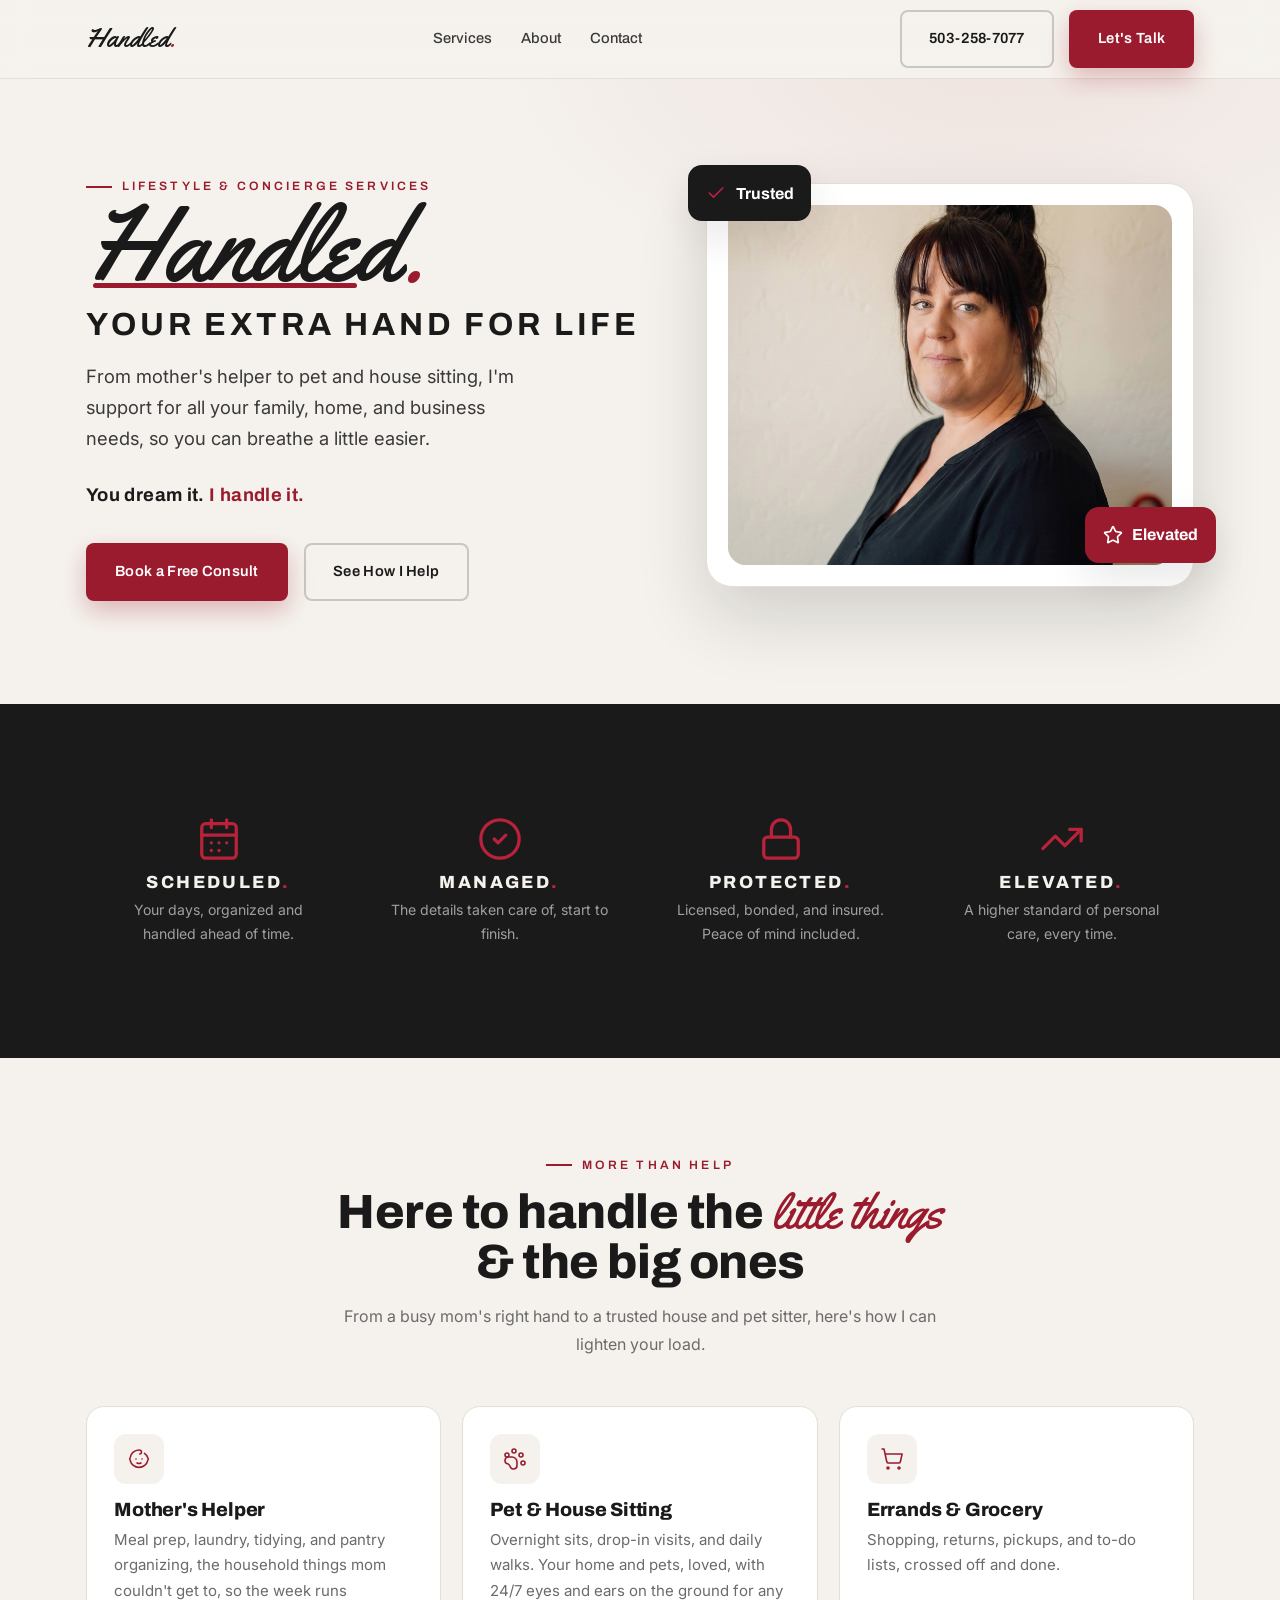
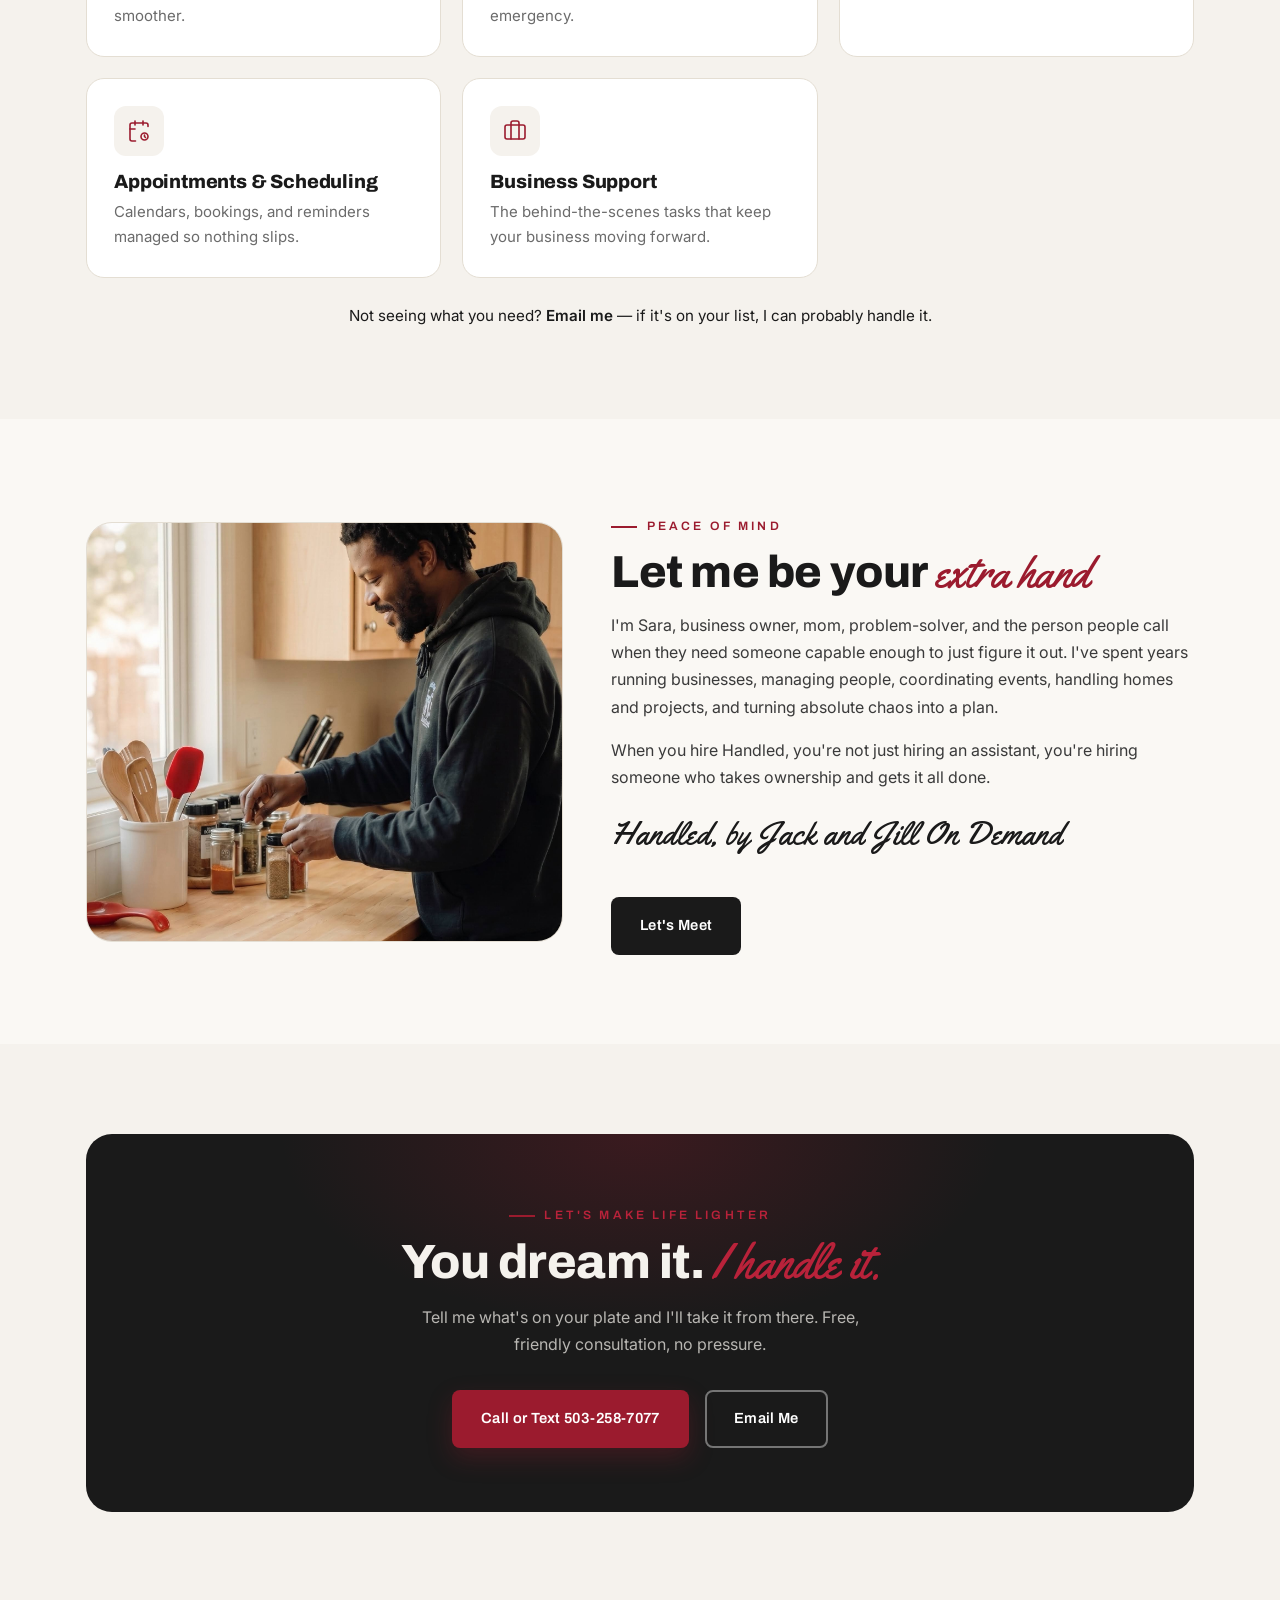
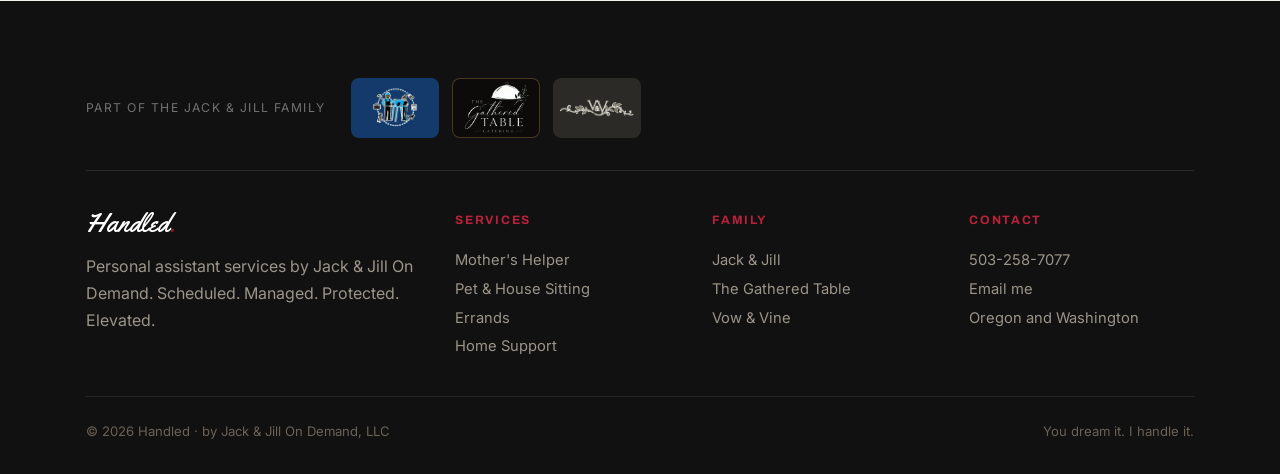
==== index.html @ 59a272fc "Initial commit: extracted site for standalone GitHub Pages hosting Split out of the Jack & Jill fami" ====
<!DOCTYPE html>
<html lang="en">
<head>
<meta charset="UTF-8" />
<meta name="viewport" content="width=device-width, initial-scale=1.0" />
<title>Handled · Personal Assistant Services | You Dream It. I Handle It.</title>
<meta name="description" content="Handled, personal assistant services by Jack & Jill On Demand. Mother's helper, pet & house sitting, errands, and support for all your family, home, and business needs in Oregon and Washington." />
<link rel="preconnect" href="https://fonts.googleapis.com" />
<link rel="preconnect" href="https://fonts.gstatic.com" crossorigin />
<link href="https://fonts.googleapis.com/css2?family=Archivo:wght@500;600;700;800&family=Inter:wght@400;500;600&family=Yellowtail&display=swap" rel="stylesheet" />
<link rel="stylesheet" href="styles.css" />
</head>
<body>

<!-- HEADER -->
<header class="site">
  <div class="wrap nav">
    <a class="brand" href="index.html">
      <span class="bt">Handled<span class="dot-red">.</span></span>
    </a>
    <nav class="nav-links" aria-label="Primary">
      <a href="services/">Services</a>
      <a href="about/">About</a>
      <a href="contact/">Contact</a>
    </nav>
    <div class="nav-cta">
      <a class="btn btn-ghost" href="tel:5032587077">503-258-7077</a>
      <a class="btn btn-red" href="contact/">Let's Talk</a>
      <button class="nav-toggle" aria-label="Menu" aria-expanded="false">
        <svg width="26" height="26" viewBox="0 0 24 24" fill="none" stroke="#1a1a1a" stroke-width="2" stroke-linecap="round" stroke-linejoin="round"><path d="M4 6h16M4 12h16M4 18h16"/></svg>
      </button>
    </div>
  </div>
</header>

<!-- HERO -->
<section class="hero">
  <div class="wrap hero-grid">
    <div class="hero-copy">
      <p class="eyebrow reveal">Lifestyle &amp; Concierge Services</p>
      <div class="script-big reveal d1">Handled<span class="pt">.</span></div>
      <h1 class="sub reveal d2">Your Extra Hand for Life</h1>
      <p class="lead reveal d2">From mother's helper to pet and house sitting, I'm support for all your family, home, and business needs, so you can breathe a little easier.</p>
      <p class="tag reveal d3">You dream it. <span class="red">I handle it.</span></p>
      <div class="cta-row reveal d3">
        <a class="btn btn-red" href="contact/">Book a Free Consult</a>
        <a class="btn btn-ghost" href="services/">See How I Help</a>
      </div>
    </div>
    <div class="hero-visual reveal d2">
      <div class="badge-float b1 float-anim"><svg viewBox="0 0 24 24" fill="none" stroke="currentColor" stroke-width="2" stroke-linecap="round" stroke-linejoin="round"><path d="M20 6 9 17l-5-5"/></svg> Trusted</div>
      <div class="hero-card">
        <div class="photo">
          <img src="assets/photos/portrait.jpg" alt="Portrait of the personal assistant behind Handled" width="1728" height="2476" style="object-position: 50% 44%" fetchpriority="high" decoding="async" />
        </div>
      </div>
      <div class="badge-float b2 float-anim delay"><svg viewBox="0 0 24 24" fill="none" stroke="currentColor" stroke-width="2" stroke-linecap="round" stroke-linejoin="round"><path d="M11.525 2.295a.53.53 0 0 1 .95 0l2.31 4.679a2.12 2.12 0 0 0 1.595 1.16l5.166.756a.53.53 0 0 1 .294.904l-3.736 3.638a2.12 2.12 0 0 0-.611 1.878l.882 5.14a.53.53 0 0 1-.771.56l-4.618-2.428a2.12 2.12 0 0 0-1.973 0L6.396 21.01a.53.53 0 0 1-.77-.56l.881-5.139a2.12 2.12 0 0 0-.611-1.879L2.16 9.795a.53.53 0 0 1 .294-.906l5.165-.755a2.12 2.12 0 0 0 1.597-1.16z"/></svg> Elevated</div>
    </div>
  </div>
</section>

<!-- PILLARS -->
<section class="block pillars" id="promise">
  <div class="wrap prow">
    <div class="pillar reveal d1">
      <div class="ic"><svg viewBox="0 0 24 24" fill="none" stroke="currentColor" stroke-width="1.7" stroke-linecap="round" stroke-linejoin="round"><path d="M8 2v4"/><path d="M16 2v4"/><rect width="18" height="18" x="3" y="4" rx="2"/><path d="M3 10h18"/><path d="M8 14h.01"/><path d="M12 14h.01"/><path d="M16 14h.01"/><path d="M8 18h.01"/><path d="M12 18h.01"/></svg></div>
      <h3>Scheduled<span class="dot-red">.</span></h3>
      <p>Your days, organized and handled ahead of time.</p>
    </div>
    <div class="pillar reveal d2">
      <div class="ic"><svg viewBox="0 0 24 24" fill="none" stroke="currentColor" stroke-width="1.7" stroke-linecap="round" stroke-linejoin="round"><circle cx="12" cy="12" r="10"/><path d="m9 12 2 2 4-4"/></svg></div>
      <h3>Managed<span class="dot-red">.</span></h3>
      <p>The details taken care of, start to finish.</p>
    </div>
    <div class="pillar reveal d3">
      <div class="ic"><svg viewBox="0 0 24 24" fill="none" stroke="currentColor" stroke-width="1.7" stroke-linecap="round" stroke-linejoin="round"><rect width="18" height="11" x="3" y="11" rx="2"/><path d="M7 11V7a5 5 0 0 1 10 0v4"/></svg></div>
      <h3>Protected<span class="dot-red">.</span></h3>
      <p>Licensed, bonded, and insured. Peace of mind included.</p>
    </div>
    <div class="pillar reveal d4">
      <div class="ic"><svg viewBox="0 0 24 24" fill="none" stroke="currentColor" stroke-width="1.7" stroke-linecap="round" stroke-linejoin="round"><path d="M16 7h6v6"/><path d="m22 7-8.5 8.5-5-5L2 17"/></svg></div>
      <h3>Elevated<span class="dot-red">.</span></h3>
      <p>A higher standard of personal care, every time.</p>
    </div>
  </div>
</section>

<!-- SERVICES -->
<section class="block" id="services">
  <div class="wrap">
    <div class="section-head reveal">
      <span class="eyebrow">More Than Help</span>
      <h2>Here to handle the <span class="script">little things</span> &amp; the big ones</h2>
      <p>From a busy mom's right hand to a trusted house and pet sitter, here's how I can lighten your load.</p>
    </div>
    <div class="services">
      <article class="svc reveal d1">
        <div class="ic"><svg viewBox="0 0 24 24" fill="none" stroke="currentColor" stroke-width="1.6" stroke-linecap="round" stroke-linejoin="round"><path d="M9 12h.01"/><path d="M15 12h.01"/><path d="M10 16c.5.3 1.2.5 2 .5s1.5-.2 2-.5"/><path d="M17.5 6.4a9 9 0 0 1 3.3 4.3 2 2 0 0 1 0 2.6 9 9 0 0 1-17.6 0 2 2 0 0 1 0-2.6A9 9 0 0 1 12 3c1.5 0 2.5.9 2.5 2s-.8 2-1.8 2"/></svg></div>
        <h3>Mother's Helper</h3>
        <p>Meal prep, laundry, tidying, and pantry organizing, the household things mom couldn't get to, so the week runs smoother.</p>
      </article>
      <article class="svc reveal d2">
        <div class="ic"><svg viewBox="0 0 24 24" fill="none" stroke="currentColor" stroke-width="1.6" stroke-linecap="round" stroke-linejoin="round"><circle cx="11" cy="4" r="2"/><circle cx="18" cy="8" r="2"/><circle cx="20" cy="16" r="2"/><path d="M9 10a5 5 0 0 1 5 5v3.5a3.5 3.5 0 0 1-6.84 1.045Q6.52 17.48 4.46 16.84A3.5 3.5 0 0 1 5.5 10Z"/><circle cx="4" cy="8" r="2"/></svg></div>
        <h3>Pet &amp; House Sitting</h3>
        <p>Overnight sits, drop-in visits, and daily walks. Your home and pets, loved, with 24/7 eyes and ears on the ground for any emergency.</p>
      </article>
      <article class="svc reveal d3">
        <div class="ic"><svg viewBox="0 0 24 24" fill="none" stroke="currentColor" stroke-width="1.6" stroke-linecap="round" stroke-linejoin="round"><circle cx="8" cy="21" r="1"/><circle cx="19" cy="21" r="1"/><path d="M2.05 2.05h2l2.66 12.42a2 2 0 0 0 2 1.58h9.78a2 2 0 0 0 1.95-1.57l1.65-7.43H5.12"/></svg></div>
        <h3>Errands &amp; Grocery</h3>
        <p>Shopping, returns, pickups, and to-do lists, crossed off and done.</p>
      </article>
      <article class="svc reveal d1">
        <div class="ic"><svg viewBox="0 0 24 24" fill="none" stroke="currentColor" stroke-width="1.6" stroke-linecap="round" stroke-linejoin="round"><path d="M21 7.5V6a2 2 0 0 0-2-2H5a2 2 0 0 0-2 2v14a2 2 0 0 0 2 2h3.5"/><path d="M16 2v4"/><path d="M8 2v4"/><path d="M3 10h5"/><circle cx="17.5" cy="17.5" r="3.5"/><path d="M17.5 16v1.5l1 1"/></svg></div>
        <h3>Appointments &amp; Scheduling</h3>
        <p>Calendars, bookings, and reminders managed so nothing slips.</p>
      </article>
      <article class="svc reveal d2">
        <div class="ic"><svg viewBox="0 0 24 24" fill="none" stroke="currentColor" stroke-width="1.6" stroke-linecap="round" stroke-linejoin="round"><path d="M16 20V4a2 2 0 0 0-2-2h-4a2 2 0 0 0-2 2v16"/><rect width="20" height="14" x="2" y="6" rx="2"/></svg></div>
        <h3>Business Support</h3>
        <p>The behind-the-scenes tasks that keep your business moving forward.</p>
      </article>
    </div>
    <p class="services-note reveal">Not seeing what you need? <a href="mailto:hellojackandjillinfo@gmail.com">Email me</a> — if it's on your list, I can probably handle it.</p>
  </div>
</section>

<!-- ABOUT -->
<section class="block about" id="about">
  <div class="wrap about-grid">
    <div class="photo float-anim reveal">
      <img src="assets/photos/kitchen-help.jpg" alt="Sorting and restocking a client's kitchen, spice jars lined up on the counter" width="1728" height="2476" style="object-position: 50% 33%" loading="lazy" decoding="async" />
    </div>
    <div class="reveal d1">
      <span class="eyebrow">Peace of Mind</span>
      <h2>Let me be your <span class="script">extra hand</span></h2>
      <p>I'm Sara, business owner, mom, problem-solver, and the person people call when they need someone capable enough to just figure it out. I've spent years running businesses, managing people, coordinating events, handling homes and projects, and turning absolute chaos into a plan.</p>
      <p>When you hire Handled, you're not just hiring an assistant, you're hiring someone who takes ownership and gets it all done.</p>
      <p class="sign">Handled, by Jack and Jill On Demand</p>
      <a class="btn btn-dark" style="margin-top:1.2rem" href="about/">Let's Meet</a>
    </div>
  </div>
</section>

<!-- CTA -->
<section class="block" id="contact">
  <div class="wrap">
    <div class="cta reveal">
      <span class="eyebrow" style="color:var(--red-bright); justify-content:center; display:inline-flex">Let's Make Life Lighter</span>
      <h2 style="margin-top:.7rem">You dream it. <span class="script">I handle it.</span></h2>
      <p>Tell me what's on your plate and I'll take it from there. Free, friendly consultation, no pressure.</p>
      <div class="cta-row">
        <a class="btn btn-red" href="tel:5032587077">Call or Text 503-258-7077</a>
        <a class="btn btn-ghost" style="color:#fff; border-color:rgba(255,255,255,.4)" href="mailto:hellojackandjillinfo@gmail.com">Email Me</a>
      </div>
    </div>
  </div>
</section>

<!-- FOOTER -->
<footer class="site">
  <div class="wrap">
    <div class="brand-strip">
      <span class="brand-strip-label">Part of the Jack &amp; Jill family</span>
      <div class="brand-strip-logos">
        <a class="brand-chip fam-jj" href="https://jackjillondemand.com" target="_blank" rel="noopener" aria-label="Jack &amp; Jill On Demand"><img src="assets/brands/jackandjill.png" alt="Jack &amp; Jill On Demand" /></a>
        <a class="brand-chip fam-gathered" href="https://thegatheredtablecatering.com" target="_blank" rel="noopener" aria-label="The Gathered Table"><img src="assets/brands/gathered-table.png" alt="The Gathered Table" /></a>
        <a class="brand-chip fam-vowvine" href="https://vowvineeventsevrices.com" target="_blank" rel="noopener" aria-label="Vow &amp; Vine"><img src="assets/brands/vow-and-vine.png" alt="Vow &amp; Vine" /></a>
      </div>
    </div>
    <div class="foot-grid">
      <div>
        <a class="brand" href="index.html"><span class="bt">Handled<span class="dot-red">.</span></span></a>
        <p style="margin-top:1rem; color:#9b958a; max-width:34ch;">Personal assistant services by Jack &amp; Jill On Demand. Scheduled. Managed. Protected. Elevated.</p>
      </div>
      <div><h4>Services</h4><ul><li><a href="services/">Mother's Helper</a></li><li><a href="services/">Pet &amp; House Sitting</a></li><li><a href="services/">Errands</a></li><li><a href="services/">Home Support</a></li></ul></div>
      <div><h4>Family</h4><ul><li><a href="https://jackjillondemand.com">Jack &amp; Jill</a></li><li><a href="https://thegatheredtablecatering.com">The Gathered Table</a></li><li><a href="https://vowvineeventsevrices.com">Vow &amp; Vine</a></li></ul></div>
      <div><h4>Contact</h4><ul><li><a href="tel:5032587077">503-258-7077</a></li><li><a href="mailto:hellojackandjillinfo@gmail.com">Email me</a></li><li>Oregon and Washington</li></ul></div>
    </div>
    <div class="foot-bottom"><span>© 2026 Handled · by Jack &amp; Jill On Demand, LLC</span><span>You dream it. I handle it.</span></div>
  </div>
</footer>

<script src="app.js"></script>
</body>
</html>
---- styles.css ----
/* ============================================================
   HANDLED :: personal assistant services
   Palette: cream + near-black + deep red  |  Mood: confident, personal, elevated
   ============================================================ */

:root {
  --cream: #f5f2ed;
  --cream-2: #faf8f4;
  --paper: #ffffff;
  --ink: #1a1a1a;
  --ink-soft: #3a3a3a;
  --red: #9b1b2e;
  --red-bright: #b9223a;
  --gray: #6b6b6b;
  --line: #e4ded3;

  --shadow-sm: 0 2px 10px rgba(26,26,26,.06);
  --shadow-md: 0 16px 40px rgba(26,26,26,.10);
  --shadow-lg: 0 30px 70px rgba(26,26,26,.16);

  --r-sm: 12px;
  --r-md: 18px;
  --r-lg: 26px;

  --font-head: "Archivo", system-ui, sans-serif;
  --font-script: "Yellowtail", cursive;
  --font-body: "Inter", system-ui, sans-serif;

  --maxw: 1160px;
}

* { box-sizing: border-box; margin: 0; padding: 0; }
html { scroll-behavior: smooth; }
body {
  font-family: var(--font-body); color: var(--ink); background: var(--cream);
  line-height: 1.7; -webkit-font-smoothing: antialiased; overflow-x: hidden;
}
h1, h2, h3 { font-family: var(--font-head); font-weight: 800; line-height: 1.05; letter-spacing: -.01em; }
a { color: inherit; text-decoration: none; }
img { max-width: 100%; display: block; }

.wrap { width: 100%; max-width: var(--maxw); margin: 0 auto; padding: 0 26px; }
.eyebrow {
  font-family: var(--font-head); font-weight: 600; font-size: .76rem; letter-spacing: .26em;
  text-transform: uppercase; color: var(--red); display: inline-flex; align-items: center; gap: .6rem;
}
.eyebrow::before { content: ""; width: 26px; height: 2px; background: var(--red); display: inline-block; }
.script { font-family: var(--font-script); color: var(--ink); font-weight: 400; }
.dot-red { color: var(--red); }

/* Buttons */
.btn {
  display: inline-flex; align-items: center; gap: .55rem; font-family: var(--font-head);
  font-weight: 600; font-size: .92rem; letter-spacing: .02em;
  padding: .9rem 1.7rem; border-radius: 8px; cursor: pointer; border: 2px solid transparent;
  transition: transform .25s ease, box-shadow .25s ease, background .25s ease; will-change: transform;
}
.btn-red { background: var(--red); color: #fff; box-shadow: 0 10px 24px rgba(155,27,46,.28); }
.btn-red:hover { background: var(--red-bright); transform: translateY(-3px); box-shadow: 0 16px 32px rgba(155,27,46,.36); }
.btn-dark { background: var(--ink); color: #fff; }
.btn-dark:hover { transform: translateY(-3px); background: #000; }
.btn-ghost { background: transparent; color: var(--ink); border-color: rgba(26,26,26,.2); }
.btn-ghost:hover { transform: translateY(-3px); border-color: var(--red); color: var(--red); }

/* HEADER */
header.site {
  position: sticky; top: 0; z-index: 50; background: rgba(245,242,237,.85);
  backdrop-filter: blur(12px); border-bottom: 1px solid var(--line); transition: box-shadow .3s ease;
}
header.site.scrolled { box-shadow: var(--shadow-sm); }
.nav { display: flex; align-items: center; justify-content: space-between; height: 78px; }
.brand { display: flex; align-items: center; gap: .7rem; }
.brand img { height: 46px; width: auto; border-radius: 6px; }
.brand .bt { font-family: var(--font-script); font-size: 1.7rem; color: var(--ink); line-height: 1; }
.nav-links { display: flex; gap: 1.8rem; }
.nav-links a { font-family: var(--font-head); font-weight: 500; font-size: .92rem; color: var(--ink-soft); position: relative; }
.nav-links a::after { content: ""; position: absolute; left: 0; bottom: -6px; height: 2px; width: 100%; background: var(--red); transform: scaleX(0); transform-origin: left; transition: transform .3s ease; }
.nav-links a:hover { color: var(--ink); } .nav-links a:hover::after { transform: scaleX(1); }
.nav-cta { display: flex; align-items: center; gap: .9rem; }
.nav-toggle { display: none; background: none; border: 0; cursor: pointer; }

/* HERO */
.hero { position: relative; overflow: hidden; padding: clamp(3.5rem, 7vw, 6rem) 0 clamp(4rem,8vw,6.5rem); }
.hero::before { content: ""; position: absolute; inset: 0; background: radial-gradient(900px 480px at 78% -5%, rgba(155,27,46,.07), transparent 60%); }
.hero-grid { position: relative; display: grid; grid-template-columns: 1.08fr .92fr; gap: 3rem; align-items: center; }
.hero .script-big { font-family: var(--font-script); font-size: clamp(3.6rem, 9vw, 6.6rem); color: var(--ink); line-height: .9; position: relative; display: inline-block; }
.hero .script-big .pt { color: var(--red); }
.hero .script-big::after { content: ""; position: absolute; left: 2%; right: 20%; bottom: 4px; height: 5px; background: var(--red); border-radius: 4px; transform: scaleX(0); transform-origin: left; animation: underline 1s ease forwards .5s; }
@keyframes underline { to { transform: scaleX(1); } }
.hero h1.sub { font-family: var(--font-head); font-weight: 700; font-size: clamp(1.4rem,3vw,2rem); letter-spacing: .12em; text-transform: uppercase; margin-top: 1rem; color: var(--ink); }
.hero .lead { font-size: 1.15rem; color: var(--ink-soft); margin-top: 1.2rem; max-width: 36ch; }
.hero .tag { font-family: var(--font-head); font-weight: 700; font-size: 1.15rem; margin-top: 1.6rem; letter-spacing: .02em; }
.hero .tag .red { color: var(--red); }
.hero .cta-row { display: flex; gap: 1rem; flex-wrap: wrap; margin-top: 2rem; }

/* hero visual */
.hero-visual { position: relative; }
.hero-card { background: var(--paper); border: 1px solid var(--line); border-radius: var(--r-lg); box-shadow: var(--shadow-lg); padding: 1.3rem; position: relative; z-index: 2; }
.hero-card .photo { height: 360px; border-radius: var(--r-md); }
.badge-float { position: absolute; z-index: 3; background: var(--ink); color: #fff; border-radius: 14px; padding: .9rem 1.1rem; box-shadow: var(--shadow-md); font-family: var(--font-head); font-weight: 700; display: flex; align-items: center; gap: .6rem; }
.badge-float svg { width: 20px; height: 20px; color: var(--red-bright); }
.badge-float.b1 { top: -18px; left: -18px; } .badge-float.b2 { bottom: 24px; right: -22px; background: var(--red); }
.badge-float.b2 svg { color: #fff; }
.float-anim { animation: floaty 6s ease-in-out infinite; } .float-anim.delay { animation-delay: -3s; }
@keyframes floaty { 0%,100% { transform: translateY(0); } 50% { transform: translateY(-12px); } }

/* photo frames */
.photo {
  position: relative; overflow: hidden;
  background:
    linear-gradient(135deg, rgba(155,27,46,.05), rgba(26,26,26,.03)),
    #efece5;
}
.photo img {
  position: absolute; inset: 0; display: block; width: 100%; height: 100%;
  object-fit: cover;
  transition: transform .7s cubic-bezier(.16,1,.3,1);
}

/* PILLARS strip */
.pillars { background: var(--ink); color: var(--cream); }
.pillars .prow { display: grid; grid-template-columns: repeat(4, 1fr); gap: 1rem; }
.pillar { text-align: center; padding: 1.4rem; }
.pillar .ic { width: 46px; height: 46px; margin: 0 auto .8rem; color: var(--red-bright); transition: transform .3s ease; }
.pillar:hover .ic { transform: translateY(-4px); }
.pillar .ic svg { width: 100%; height: 100%; }
.pillar h3 { font-size: 1.1rem; letter-spacing: .14em; text-transform: uppercase; }
.pillar h3 .dot-red { color: var(--red-bright); }
.pillar p { color: rgba(245,242,237,.62); font-size: .88rem; margin-top: .3rem; }

/* SECTION */
section.block { padding: clamp(3.8rem, 7vw, 6rem) 0; }
.section-head { max-width: 640px; margin: 0 auto 3rem; text-align: center; }
.section-head h2 { font-size: clamp(2rem, 4.4vw, 3rem); color: var(--ink); margin-top: .7rem; }
.section-head h2 .script { font-family: var(--font-script); font-weight: 400; color: var(--red); }
.section-head p { color: var(--gray); margin-top: 1rem; }

/* services list */
.services { display: grid; grid-template-columns: repeat(3, 1fr); gap: 1.3rem; }
.svc { background: var(--paper); border: 1px solid var(--line); border-radius: var(--r-md); padding: 1.7rem; transition: transform .3s ease, box-shadow .3s ease; position: relative; }
.svc:hover { transform: translateY(-6px); box-shadow: var(--shadow-md); }
.svc .ic { width: 50px; height: 50px; border-radius: 12px; background: var(--cream); color: var(--red); display: grid; place-items: center; margin-bottom: 1rem; transition: transform .3s ease, background 0.15s ease, color 0.15s ease; }
.svc:hover .ic { transform: scale(1.08); background: var(--red); color: #fff; }
.svc .ic svg { width: 24px; height: 24px; }
.svc h3 { font-size: 1.2rem; color: var(--ink); margin-bottom: .4rem; }
.svc p { color: var(--gray); font-size: .94rem; }

/* about / personal */
.about { background: var(--cream-2); }
.about-grid { display: grid; grid-template-columns: .9fr 1.1fr; gap: 3rem; align-items: center; }
.about .photo { height: 420px; border-radius: var(--r-lg); border: 1px solid var(--line); }
.about h2 { font-size: clamp(2rem,4vw,2.8rem); margin: .7rem 0 1rem; }
.about h2 .script { font-family: var(--font-script); font-weight: 400; color: var(--red); }
.about p { color: var(--ink-soft); margin-bottom: 1rem; }
.about .sign { font-family: var(--font-script); font-size: 2rem; color: var(--ink); margin-top: .4rem; }

/* family */
.fam-grid { display: grid; grid-template-columns: repeat(3, 1fr); gap: 1.3rem; }
.fam { background: var(--paper); border: 1px solid var(--line); border-radius: var(--r-md); padding: 1.6rem; transition: transform .3s ease, box-shadow .3s ease; display: flex; flex-direction: column; gap: .8rem; }
.fam:hover { transform: translateY(-6px); box-shadow: var(--shadow-md); }
.fam .mark { background: #fff; border: 1px solid var(--line); border-radius: 10px; height: 116px; display: flex; align-items: center; justify-content: center; padding: 1rem; overflow: hidden; }
.fam .mark img { max-width: 100%; max-height: 100%; width: auto; height: auto; object-fit: contain; }
.fam h3 { font-size: 1.15rem; color: var(--ink); }
.fam p { color: var(--gray); font-size: .92rem; }
.fam .go { font-family: var(--font-head); font-weight: 600; color: var(--red); font-size: .9rem; margin-top: auto; display: inline-flex; align-items: center; gap: .45rem; }
.fam .go svg { width: 16px; height: 16px; transition: transform .3s ease; }
.fam:hover .go svg { transform: translateX(4px); }

/* CTA */
.cta { background: var(--ink); color: var(--cream); text-align: center; border-radius: var(--r-lg); padding: clamp(2.6rem,5vw,4.4rem); position: relative; overflow: hidden; }
.cta::before { content: ""; position: absolute; inset: 0; background: radial-gradient(600px 320px at 50% 0%, rgba(155,27,46,.25), transparent 60%); }
.cta > * { position: relative; }
.cta h2 { font-size: clamp(2rem,4.4vw,3rem); }
.cta h2 .script { font-family: var(--font-script); font-weight: 400; color: var(--red-bright); }
.cta p { color: rgba(245,242,237,.72); margin: 1rem auto 2rem; max-width: 46ch; }
.cta .cta-row { display: flex; gap: 1rem; justify-content: center; flex-wrap: wrap; }

/* footer */
footer.site { background: #111; color: #b8b2a6; padding: 3.2rem 0 2rem; }
.foot-grid { display: grid; grid-template-columns: 1.5fr 1fr 1fr 1fr; gap: 2rem; }
footer .brand .bt { color: #fff; }
footer h4 { font-family: var(--font-head); letter-spacing: .14em; text-transform: uppercase; font-size: .76rem; color: var(--red-bright); margin-bottom: 1rem; }
footer a, footer li { color: #9b958a; font-size: .92rem; line-height: 1.95; list-style: none; }
footer a:hover { color: #fff; }
.foot-bottom { border-top: 1px solid rgba(255,255,255,.08); margin-top: 2.2rem; padding-top: 1.4rem; display: flex; justify-content: space-between; flex-wrap: wrap; gap: .6rem; font-size: .82rem; color: #6b6258; }

/* ─── Motion: "The Decisive Reach" ─── */
.reveal {
  opacity: 0;
  transform: translateX(-14px);
  transition: opacity 0.42s cubic-bezier(0.16, 1, 0.3, 1),
              transform 0.42s cubic-bezier(0.16, 1, 0.3, 1);
}
.reveal.in { opacity: 1; transform: none; }

/* Hero visual — scale in from slight shrink */
.hero-visual.reveal:not(.in) { transform: scale(0.97) translateX(0); transition-duration: 0.65s; }

/* Service cards — rise from below and scale (like picking something up) */
.svc.reveal:not(.in) { transform: translateY(14px) scale(0.98); transition-duration: 0.38s; }
.svc.reveal.in { transform: none; }

/* Pillar items on the ink strip — fade up from zero */
.pillar.reveal:not(.in) { transform: translateY(16px); }

/* Section headings — just fade, no movement */
.section-head.reveal:not(.in) { transform: none; transition-duration: 0.5s; }

/* About photo — scale reveal (personal, not mechanical) */
.about .photo.reveal:not(.in) { transform: scale(0.97); transition: opacity 0.55s ease-out, transform 0.55s ease-out; }
.about .photo.reveal.in { transform: scale(1); }
.about .photo:hover img { transform: scale(1.04); }

/* Stagger — tighter gaps than generic (decisive, no dawdling) */
.d1 { transition-delay: 55ms; }
.d2 { transition-delay: 110ms; }
.d3 { transition-delay: 165ms; }
.d4 { transition-delay: 220ms; }

@media (max-width: 920px) {
  .hero-grid { grid-template-columns: 1fr; } .hero-visual { order: -1; }
  .services, .fam-grid { grid-template-columns: 1fr 1fr; }
  .pillars .prow { grid-template-columns: 1fr 1fr; }
  .about-grid { grid-template-columns: 1fr; } .about .photo { height: 300px; }
  .foot-grid { grid-template-columns: 1fr 1fr; }
}
@media (max-width: 600px) {
  .nav-links { display: none; } .nav-toggle { display: block; }
  .nav-links.open {
    display: flex;
    flex-direction: column;
    position: absolute;
    top: 78px;
    left: 0;
    right: 0;
    background: var(--cream);
    padding: 1.2rem 26px;
    border-bottom: 1px solid var(--line);
    box-shadow: 0 8px 24px rgba(26,26,26,.08);
    gap: 1rem;
    z-index: 49;
  }
  .services, .fam-grid, .pillars .prow { grid-template-columns: 1fr; } .nav-cta .btn-ghost { display: none; }
}
@media (prefers-reduced-motion: reduce) {
  * { animation: none !important; transition: none !important; }
  .reveal { opacity: 1; transform: none; } .hero .script-big::after { transform: scaleX(1); } html { scroll-behavior: auto; }
}

/* ============================================================
   INTERIOR PAGES (services / about / contact)
   ============================================================ */
.page-hero {
  position: relative; overflow: hidden; text-align: center;
  background: radial-gradient(900px 460px at 50% -10%, rgba(155,27,46,.08), transparent 60%), var(--cream-2);
  padding: clamp(3.2rem, 6vw, 5rem) 0 clamp(2.8rem, 5vw, 4.4rem);
}
.crumbs { font-family: var(--font-head); font-weight: 500; letter-spacing: .04em; font-size: .8rem; color: var(--gray); margin-bottom: 1rem; }
.crumbs a { color: var(--red); } .crumbs a:hover { text-decoration: underline; }
.page-hero h1 { font-size: clamp(2.2rem, 5vw, 3.4rem); color: var(--ink); }
.page-hero h1 .script { font-family: var(--font-script); font-weight: 400; color: var(--red); }
.page-hero p { color: var(--gray); max-width: 56ch; margin: 1.1rem auto 0; }

.prose { max-width: 760px; margin: 0 auto; }
.prose h2 { font-size: clamp(1.7rem, 3.4vw, 2.4rem); color: var(--ink); margin: 2rem 0 .8rem; }
.prose p { color: var(--ink-soft); margin-bottom: 1rem; }

/* detailed service rows */
.svc-row { display: grid; grid-template-columns: 1fr 1fr; gap: 3rem; align-items: center; padding: clamp(2rem,4vw,3rem) 0; border-bottom: 1px solid var(--line); }
.svc-row:nth-child(even) .svc-row-media { order: 2; }
.svc-row .photo { height: 340px; border-radius: var(--r-md); border: 1px solid var(--line); }
.svc-row h3 { font-size: 1.7rem; color: var(--ink); margin: .5rem 0 .5rem; }
.svc-row p { color: var(--gray); }
.svc-row ul { list-style: none; margin-top: 1.1rem; }
.svc-row li { display: flex; gap: .6rem; align-items: flex-start; color: var(--gray); padding: .35rem 0; }
.svc-row li svg { width: 18px; height: 18px; color: var(--red); flex: none; margin-top: 5px; }

/* about split */
.about-split { display: grid; grid-template-columns: .9fr 1.1fr; gap: 3rem; align-items: center; }
.about-split .photo { height: 440px; border-radius: var(--r-lg); border: 1px solid var(--line); }
.about-split h2 { font-size: clamp(2rem,4vw,2.8rem); margin: .6rem 0 1rem; }
.about-split h2 .script { font-family: var(--font-script); font-weight: 400; color: var(--red); }
.about-split p { color: var(--ink-soft); margin-bottom: 1rem; }
.about-split .sign { font-family: var(--font-script); font-size: 2rem; color: var(--ink); margin-top: .4rem; }
.values { display: grid; grid-template-columns: repeat(3,1fr); gap: 1.3rem; margin-top: 1rem; }
.value { background: var(--paper); border: 1px solid var(--line); border-radius: var(--r-md); padding: 1.6rem; box-shadow: var(--shadow-sm); }
.value .ic { width: 48px; height: 48px; border-radius: 12px; background: var(--cream); color: var(--red); display: grid; place-items: center; margin-bottom: .8rem; }
.value .ic svg { width: 24px; height: 24px; }
.value h3 { font-size: 1.15rem; color: var(--ink); margin-bottom: .3rem; }
.value p { color: var(--gray); font-size: .94rem; }

/* contact */
.contact-grid { display: grid; grid-template-columns: 1.1fr .9fr; gap: 2.8rem; align-items: start; }
.form-card { background: var(--paper); border: 1px solid var(--line); border-radius: var(--r-lg); padding: 2.2rem; box-shadow: var(--shadow-md); }
.field { margin-bottom: 1.1rem; }
.field label { display: block; font-family: var(--font-head); font-weight: 600; font-size: .86rem; color: var(--ink); margin-bottom: .4rem; }
.field input, .field select, .field textarea {
  width: 100%; font-family: var(--font-body); font-size: 1rem; color: var(--ink);
  padding: .82rem 1rem; border: 1px solid var(--line); border-radius: 10px; background: var(--cream-2);
  transition: border-color .25s ease, box-shadow .25s ease;
}
.field input:focus, .field select:focus, .field textarea:focus { outline: none; border-color: var(--red); box-shadow: 0 0 0 3px rgba(155,27,46,.13); background: #fff; }
.field textarea { min-height: 140px; resize: vertical; }
.contact-aside { display: flex; flex-direction: column; gap: 1rem; }
.info-card { background: var(--cream); border: 1px solid var(--line); border-radius: var(--r-md); padding: 1.5rem; }
.info-card h3 { font-size: 1.05rem; color: var(--ink); margin-bottom: .5rem; display: flex; gap: .5rem; align-items: center; }
.info-card h3 svg { width: 20px; height: 20px; color: var(--red); }
.info-card a { color: var(--red); font-weight: 600; }
.info-card p { color: var(--gray); font-size: .95rem; }
.note { font-size: .82rem; color: var(--gray); margin-top: .8rem; }

@media (max-width: 920px) {
  .svc-row, .about-split, .contact-grid { grid-template-columns: 1fr; }
  .svc-row:nth-child(even) .svc-row-media { order: 0; }
  .svc-row .photo, .about-split .photo { height: 280px; }
  .values { grid-template-columns: 1fr; }
}

/* ---- Brand Strip (footer) ---- */
.brand-strip {
  display: flex; align-items: center; gap: 1.6rem; flex-wrap: wrap;
  padding: 1.6rem 0 2rem; border-bottom: 1px solid rgba(255,255,255,.1); margin-bottom: 2.4rem;
}
.brand-strip-label {
  font-size: .76rem; letter-spacing: .12em; text-transform: uppercase;
  white-space: nowrap; color: rgba(255,255,255,.4);
}
.brand-strip-logos { display: flex; gap: .8rem; flex-wrap: wrap; align-items: center; }
.brand-chip {
  display: flex; align-items: center; justify-content: center;
  width: 88px; height: 60px; border-radius: 8px; overflow: hidden;
  transition: opacity .25s ease, transform .25s ease;
}
.brand-chip:hover { opacity: .8; transform: translateY(-2px); }
.brand-chip img { width: 100%; height: 100%; object-fit: contain; }
.brand-chip.fam-jj { background: #143a6b; }
.brand-chip.fam-gathered { background: #0c0b0a; border: 1px solid rgba(201,162,75,.3); }
.brand-chip.fam-vowvine { background: #2c2a26; }

/* ---- Services note ---- */
.services-note {
  text-align: center; margin-top: 1.6rem;
  font-size: .95rem;
}
.services-note a { font-weight: 600; }
.services-note a:hover { text-decoration: underline; }

/* ---- Interior page hover & reveal parity ---- */

/* Value cards (about page) — same decisive lift as service cards */
.value { transition: transform .3s ease, box-shadow .3s ease; }
.value:hover { transform: translateY(-5px); box-shadow: var(--shadow-md); }
.value .ic { transition: transform .3s ease; }
.value:hover .ic { transform: scale(1.08); }
.value.reveal:not(.in) { transform: translateY(14px) scale(0.98); transition-duration: 0.38s; }
.value.reveal.in { transform: none; }

/* About photo — scale reveal + hover */
.about-split .photo:hover img { transform: scale(1.04); }
.about-split .photo.reveal:not(.in) { transform: scale(0.97); transition: opacity 0.55s ease-out, transform 0.55s ease-out; }
.about-split .photo.reveal.in { transform: scale(1); }

/* Service row photos — scale reveal + row hover */
.svc-row-media { overflow: hidden; border-radius: var(--r-md); }
.svc-row:hover .photo img { transform: scale(1.04); }
.svc-row-media.reveal:not(.in) { transform: scale(0.97); transition: opacity 0.55s ease-out, transform 0.55s ease-out; }
.svc-row-media.reveal.in { transform: scale(1); }

/* Info cards (contact page) — red border lift */
.info-card { transition: transform .25s ease, border-color .25s ease; }
.info-card:hover { transform: translateY(-3px); border-color: var(--red); }
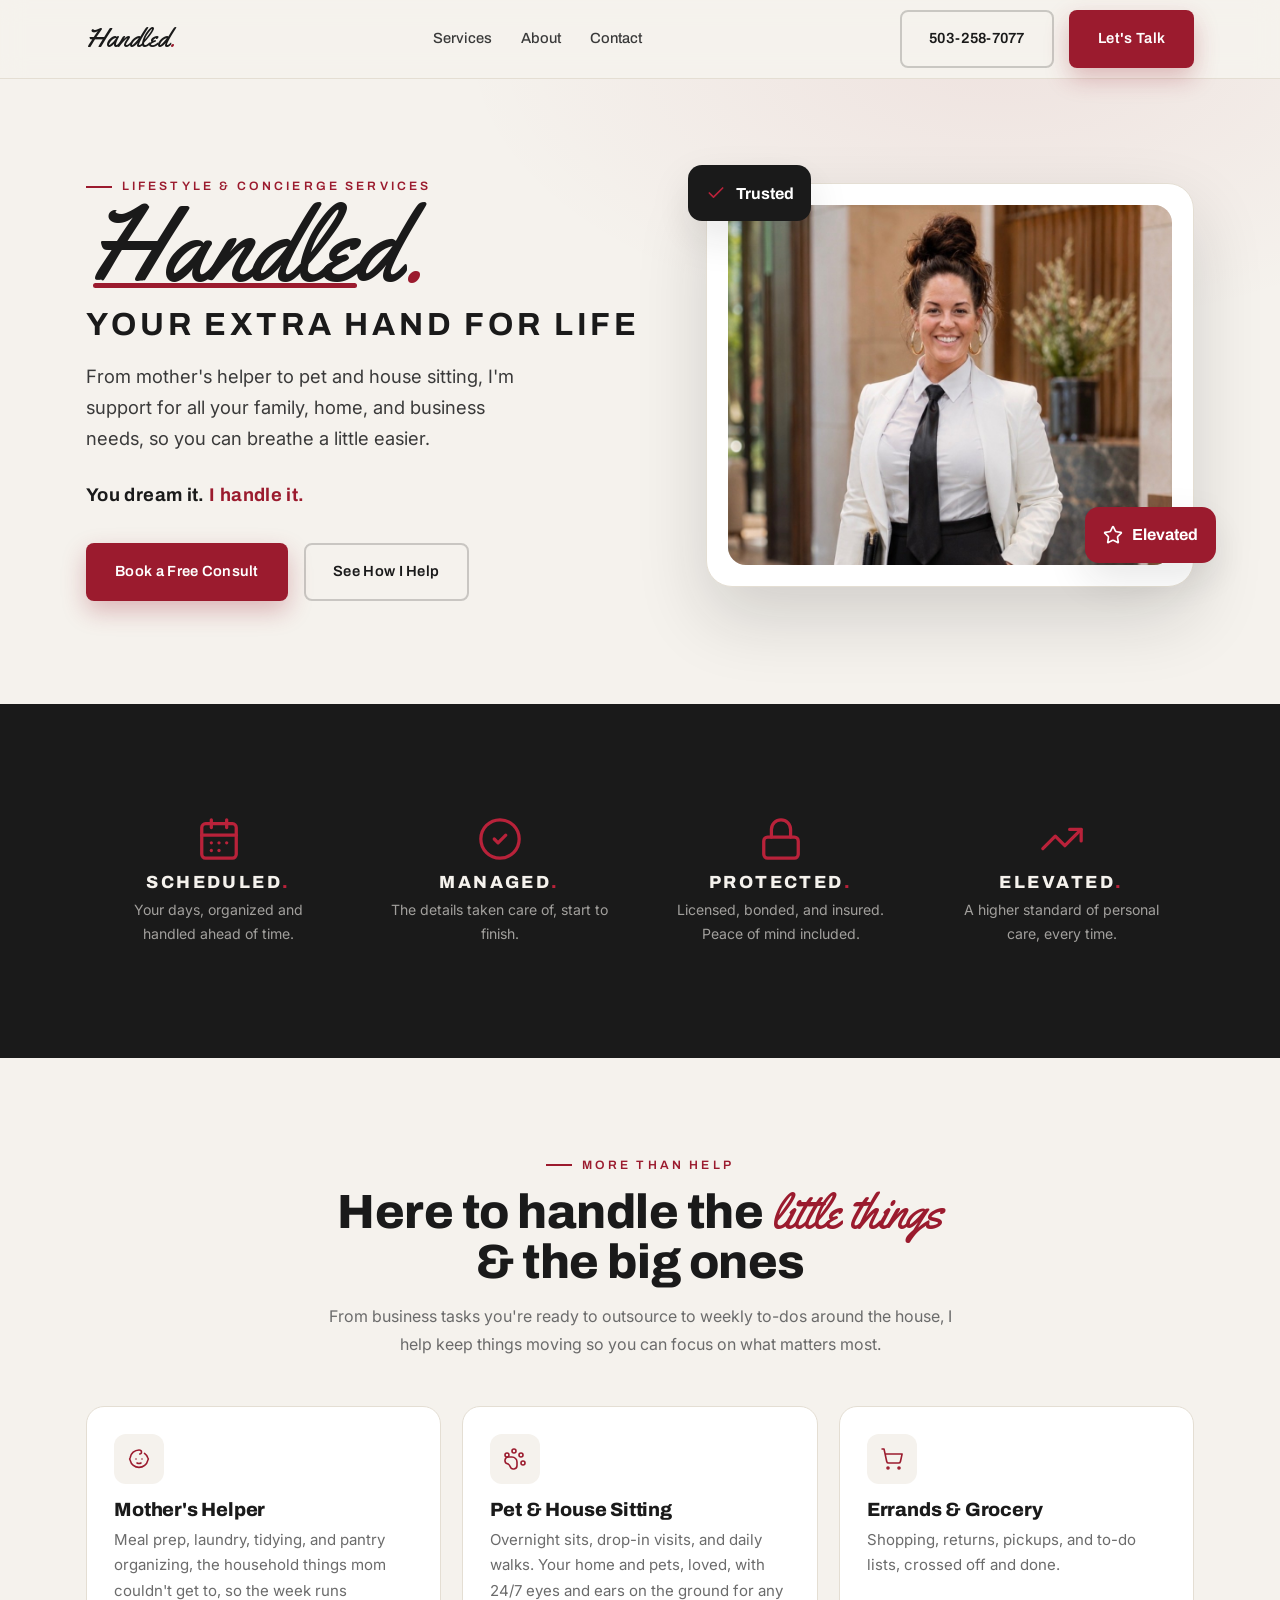
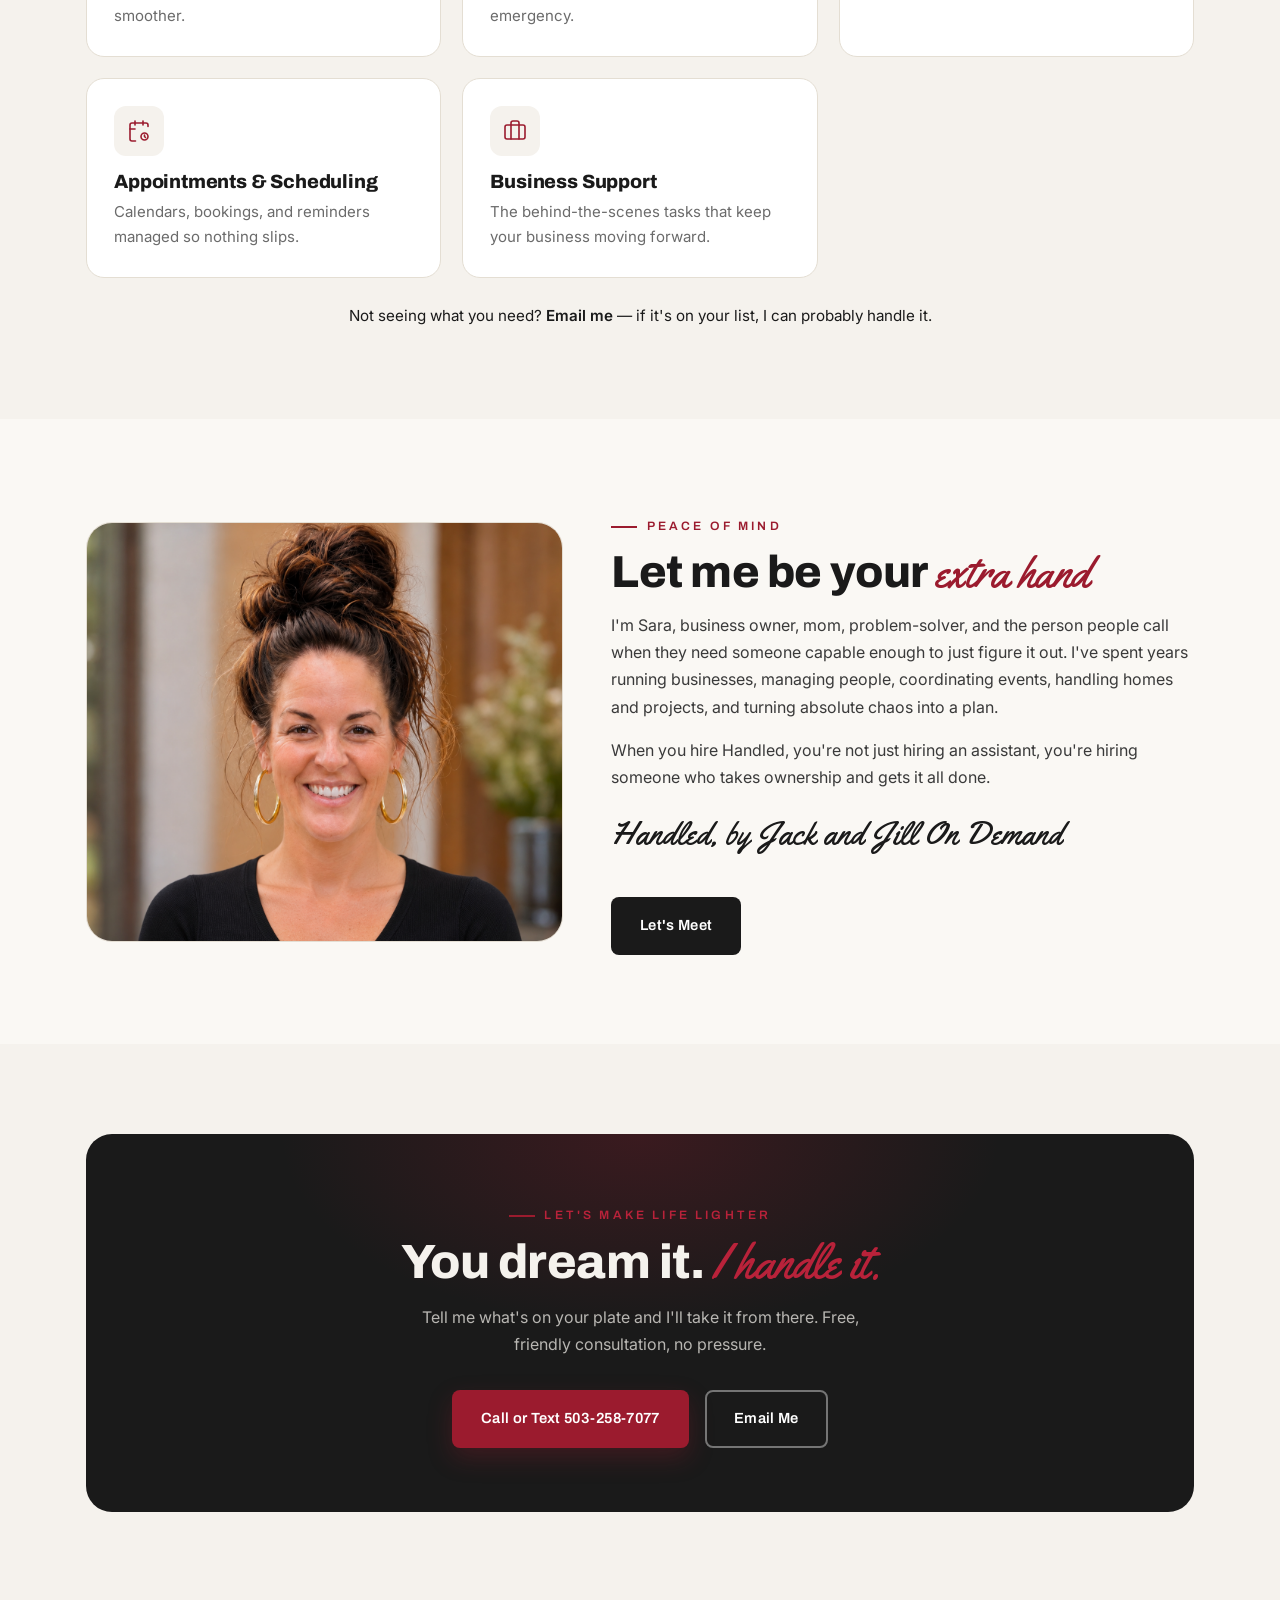
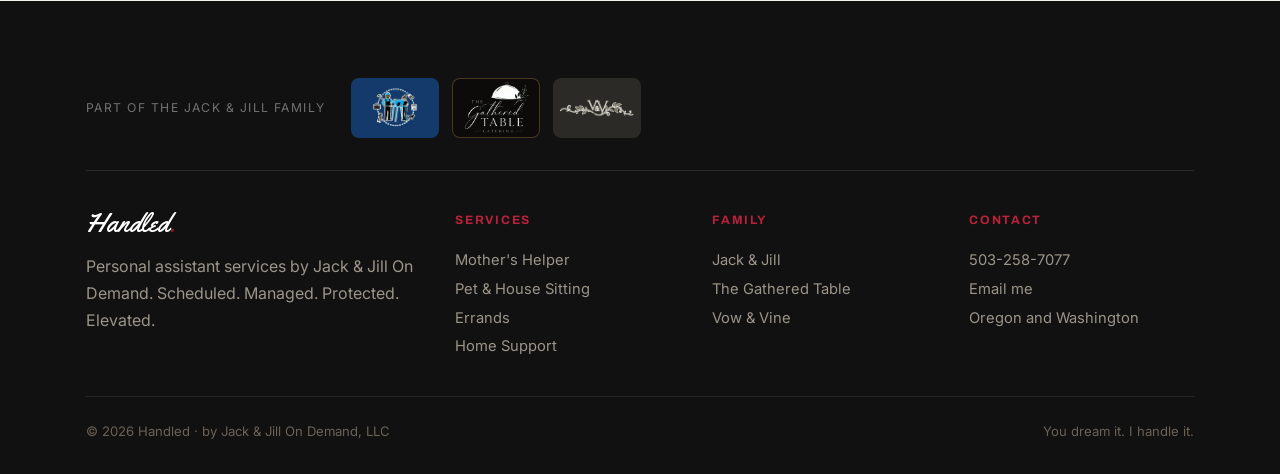
==== commit 306b7ad3: "Updated photos" ====
--- a/index.html
+++ b/index.html
@@ -91,7 +91,7 @@
     <div class="section-head reveal">
       <span class="eyebrow">More Than Help</span>
       <h2>Here to handle the <span class="script">little things</span> &amp; the big ones</h2>
-      <p>From a busy mom's right hand to a trusted house and pet sitter, here's how I can lighten your load.</p>
+      <p>From business tasks you're ready to outsource to weekly to-dos around the house, I help keep things moving so you can focus on what matters most.</p>
     </div>
     <div class="services">
       <article class="svc reveal d1">
@@ -164,7 +164,7 @@
       <div class="brand-strip-logos">
         <a class="brand-chip fam-jj" href="https://jackjillondemand.com" target="_blank" rel="noopener" aria-label="Jack &amp; Jill On Demand"><img src="assets/brands/jackandjill.png" alt="Jack &amp; Jill On Demand" /></a>
         <a class="brand-chip fam-gathered" href="https://thegatheredtablecatering.com" target="_blank" rel="noopener" aria-label="The Gathered Table"><img src="assets/brands/gathered-table.png" alt="The Gathered Table" /></a>
-        <a class="brand-chip fam-vowvine" href="https://vowvineeventsevrices.com" target="_blank" rel="noopener" aria-label="Vow &amp; Vine"><img src="assets/brands/vow-and-vine.png" alt="Vow &amp; Vine" /></a>
+        <a class="brand-chip fam-vowvine" href="https://vandveventservices.com" target="_blank" rel="noopener" aria-label="Vow &amp; Vine"><img src="assets/brands/vow-and-vine.png" alt="Vow &amp; Vine" /></a>
       </div>
     </div>
     <div class="foot-grid">
@@ -173,7 +173,7 @@
         <p style="margin-top:1rem; color:#9b958a; max-width:34ch;">Personal assistant services by Jack &amp; Jill On Demand. Scheduled. Managed. Protected. Elevated.</p>
       </div>
       <div><h4>Services</h4><ul><li><a href="services/">Mother's Helper</a></li><li><a href="services/">Pet &amp; House Sitting</a></li><li><a href="services/">Errands</a></li><li><a href="services/">Home Support</a></li></ul></div>
-      <div><h4>Family</h4><ul><li><a href="https://jackjillondemand.com">Jack &amp; Jill</a></li><li><a href="https://thegatheredtablecatering.com">The Gathered Table</a></li><li><a href="https://vowvineeventsevrices.com">Vow &amp; Vine</a></li></ul></div>
+      <div><h4>Family</h4><ul><li><a href="https://jackjillondemand.com">Jack &amp; Jill</a></li><li><a href="https://thegatheredtablecatering.com">The Gathered Table</a></li><li><a href="https://vandveventservices.com">Vow &amp; Vine</a></li></ul></div>
       <div><h4>Contact</h4><ul><li><a href="tel:5032587077">503-258-7077</a></li><li><a href="mailto:hellojackandjillinfo@gmail.com">Email me</a></li><li>Oregon and Washington</li></ul></div>
     </div>
     <div class="foot-bottom"><span>© 2026 Handled · by Jack &amp; Jill On Demand, LLC</span><span>You dream it. I handle it.</span></div>
